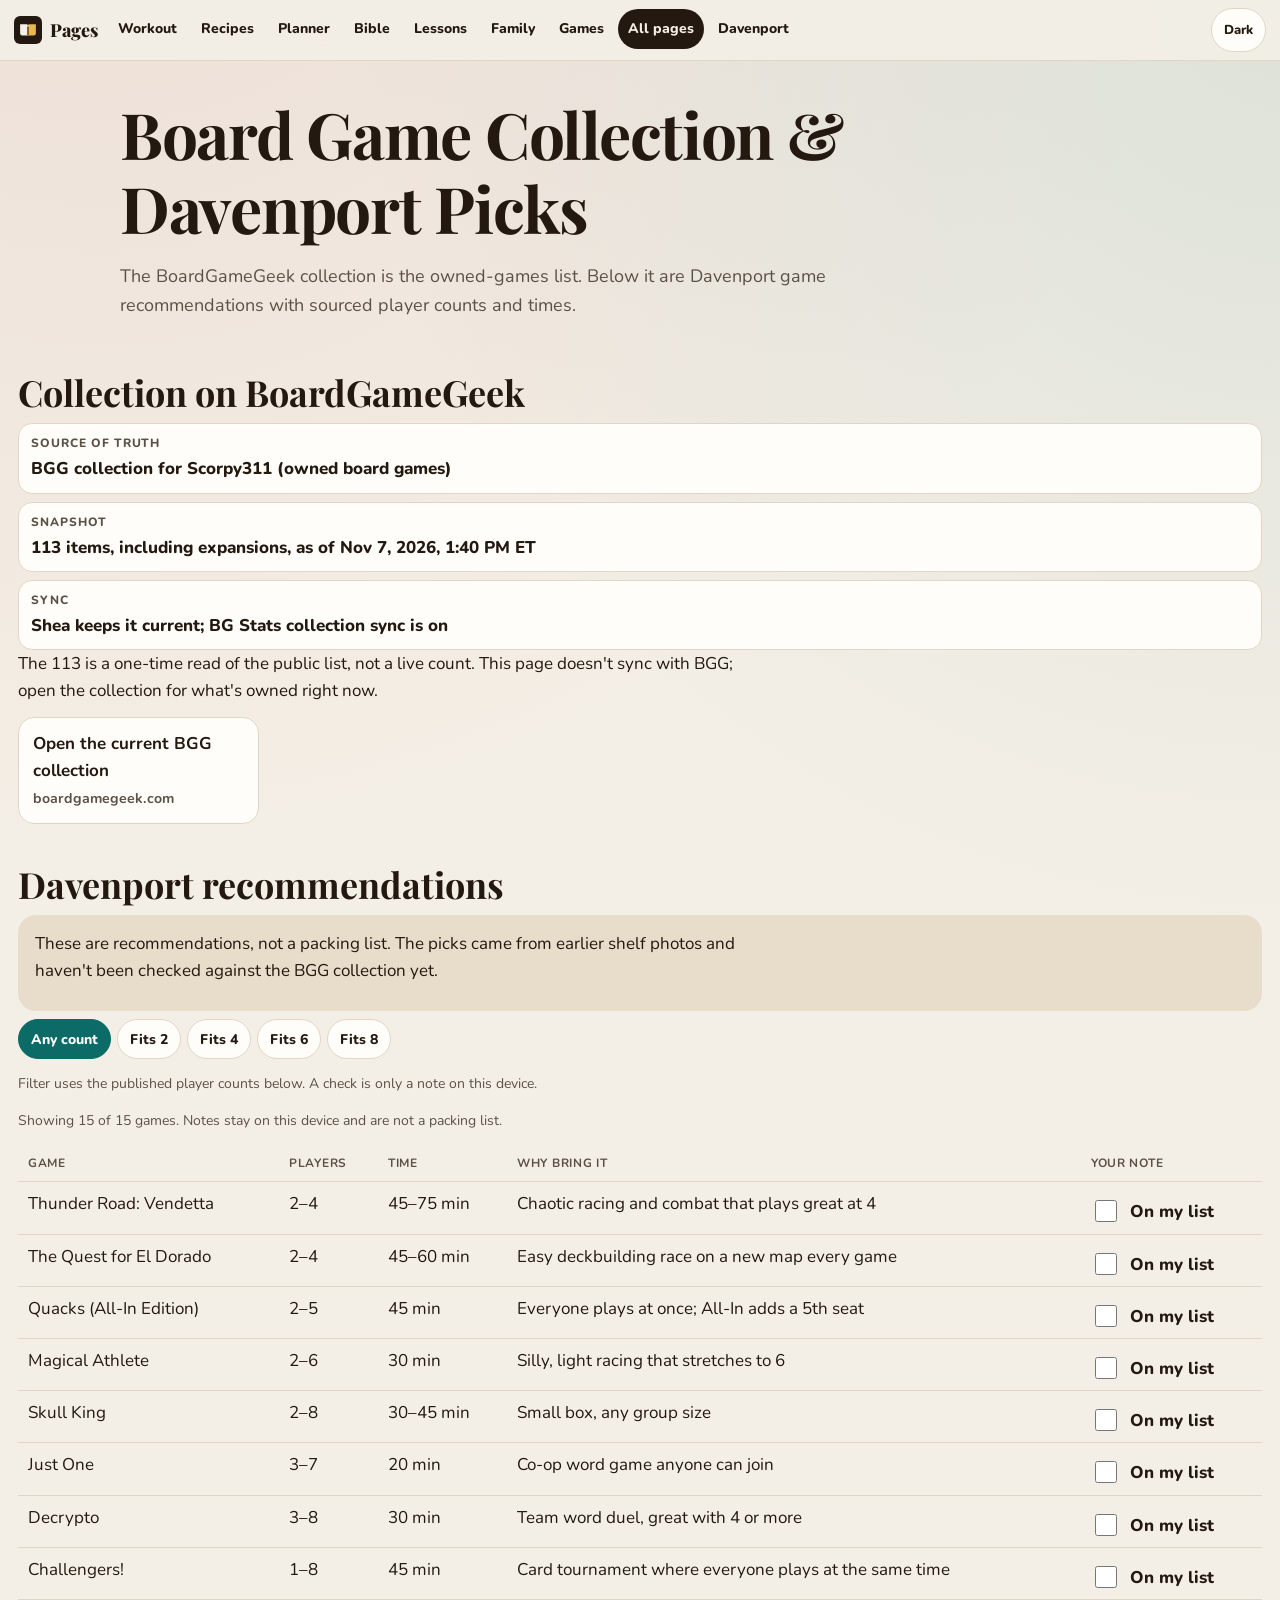
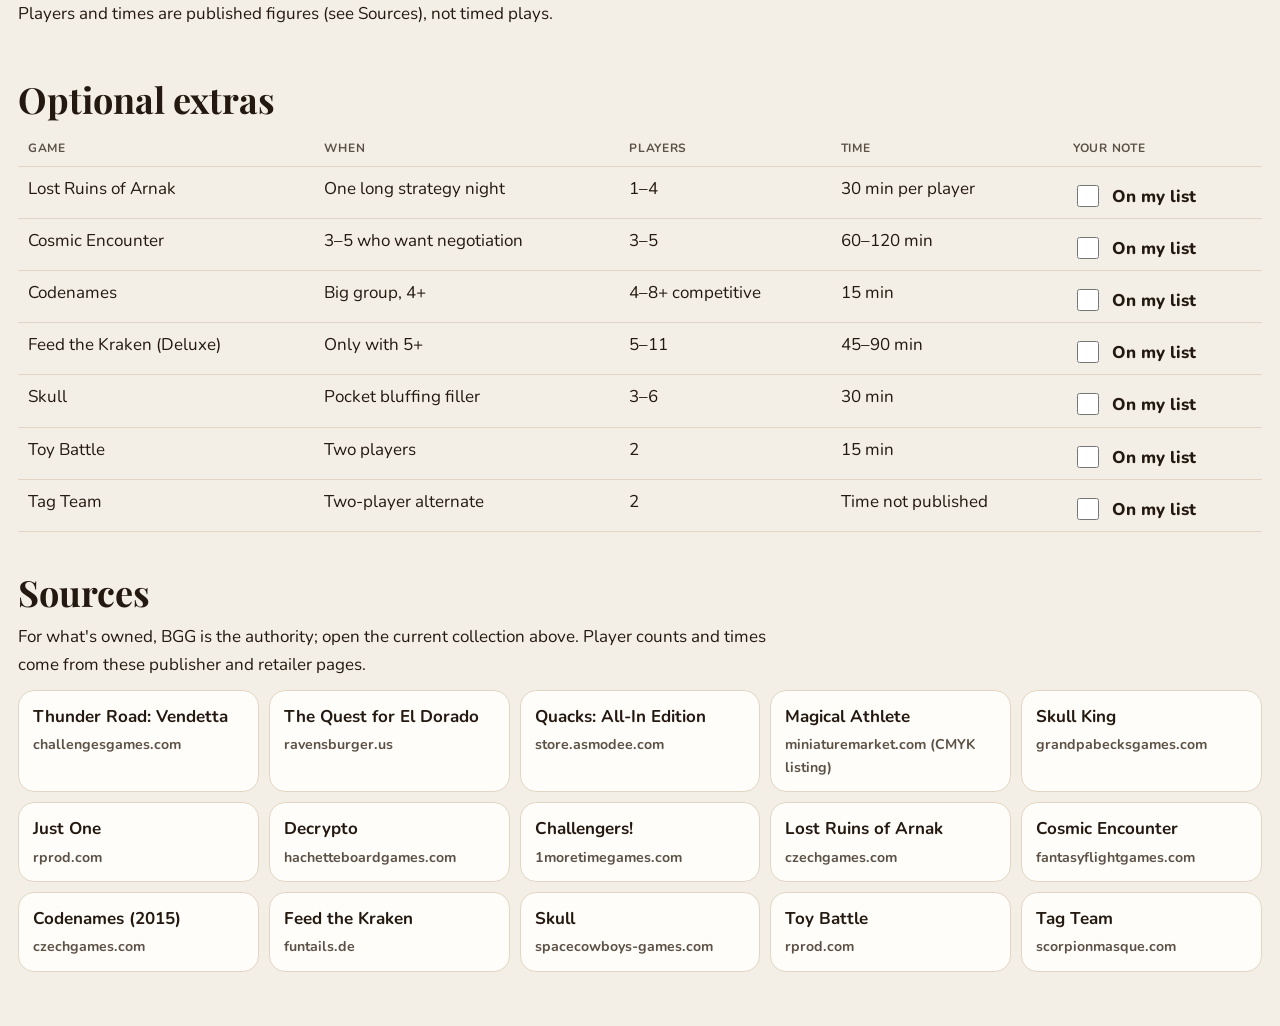
==== davenport/index.html @ bf0695de "Publish Shea's Game Shelf and keep Davenport picks at /davenport/ Move the existing Board Game Colle" ====
<!doctype html>
<html lang="en">
<head>
<meta charset="utf-8">
<meta name="viewport" content="width=device-width, initial-scale=1">
<meta name="theme-color" content="#f4efe6">
<meta name="color-scheme" content="light dark">
<meta name="description" content="BoardGameGeek collection for Scorpy311 and sourced Davenport game recommendations. Not a packing list.">
<title>Board Game Collection &amp; Davenport Picks</title>
<link rel="icon" href="shelf/favicon.svg" type="image/svg+xml">
<link rel="preconnect" href="https://fonts.googleapis.com">
<link rel="preconnect" href="https://fonts.gstatic.com" crossorigin>
<link href="https://fonts.googleapis.com/css2?family=Caveat:wght@600;700&family=Cinzel:wght@600;700&family=Nunito:wght@400;600;700;800&family=Playfair+Display:ital,wght@0,700;0,900;1,700&display=swap" rel="stylesheet">
<link rel="stylesheet" href="shelf/base.css">
<link rel="stylesheet" href="shelf/doc.css">
<script src="shelf/theme-init.js"></script>
</head>
<body data-root="./">
<a class="skip" href="#app">Skip to games</a>
<main id="app"><p class="loading">Loading the collection…</p></main>
<noscript><p class="noscript">This page needs JavaScript to show the collection.</p></noscript>
<script type="module" src="shelf/nav.js"></script>
<script type="module" src="games.js"></script>
</body>
</html>
---- davenport/shelf/base.css ----
:root {
  --paper: #f4efe6;
  --paper-2: #fffaf3;
  --ink: #241910;
  --soft: #5c5146;
  --line: #e3d5c4;
  --card: #fffdf9;
  --coral: #a33b3a;
  --teal: #0c6b66;
  --gold: #8a5a00;
  --gold-fill: #e7b84a;
  --violet: #5a449f;
  --sky: #1a56b0;
  --sea: #c9e7ef;
  --land: #f3e5c4;
  --land-edge: #d9c79c;
  --tint-c: rgba(163, 59, 58, .1);
  --tint-t: rgba(12, 107, 102, .1);
  --tint-g: rgba(138, 90, 0, .12);
  --tint-v: rgba(90, 68, 159, .1);
  --shadow: 0 12px 32px rgba(48, 28, 12, .08);
  --on-coral: #fff;
  --on-teal: #fff;
  --on-violet: #fff;
  --display: "Playfair Display", Georgia, "Times New Roman", serif;
  --sans: "Nunito", "Segoe UI", sans-serif;
  --hand: "Caveat", "Segoe Script", cursive;
  --kicker: "Cinzel", Georgia, serif;
  --serif: "Noto Serif", Georgia, serif;
  --hebrew: "Noto Serif Hebrew", "Times New Roman", serif;
  --radius: 18px;
  --header: 64px;
  color-scheme: light;
}
@media (prefers-color-scheme: dark) {
  :root {
    --paper: #161310;
    --paper-2: #221c17;
    --ink: #f6efe6;
    --soft: #d0c1b0;
    --line: #3c332b;
    --card: #2a241e;
    --coral: #ff9b93;
    --teal: #5ee0d6;
    --gold: #ffcc70;
    --gold-fill: #e7b84a;
    --violet: #d2c4ff;
    --sky: #9ecbff;
    --sea: #16384a;
    --land: #3a3426;
    --land-edge: #5b5240;
    --tint-c: rgba(255, 155, 147, .16);
    --tint-t: rgba(94, 224, 214, .14);
    --tint-g: rgba(255, 204, 112, .16);
    --tint-v: rgba(210, 196, 255, .16);
    --shadow: 0 12px 32px rgba(0, 0, 0, .35);
    --on-coral: #2a0d0c;
    --on-teal: #062221;
    --on-violet: #1a1233;
    color-scheme: dark;
  }
}
:root[data-theme="light"] {
  --paper: #f4efe6; --paper-2: #fffaf3; --ink: #241910; --soft: #5c5146; --line: #e3d5c4; --card: #fffdf9;
  --coral: #a33b3a; --teal: #0c6b66; --gold: #8a5a00; --gold-fill: #e7b84a; --violet: #5a449f; --sky: #1a56b0;
  --sea: #c9e7ef; --land: #f3e5c4; --land-edge: #d9c79c;
  --tint-c: rgba(163, 59, 58, .1); --tint-t: rgba(12, 107, 102, .1); --tint-g: rgba(138, 90, 0, .12); --tint-v: rgba(90, 68, 159, .1);
  --shadow: 0 12px 32px rgba(48, 28, 12, .08);
  --on-coral: #fff; --on-teal: #fff; --on-violet: #fff;
  color-scheme: light;
}
:root[data-theme="dark"] {
  --paper: #161310; --paper-2: #221c17; --ink: #f6efe6; --soft: #d0c1b0; --line: #3c332b; --card: #2a241e;
  --coral: #ff9b93; --teal: #5ee0d6; --gold: #ffcc70; --gold-fill: #e7b84a; --violet: #d2c4ff; --sky: #9ecbff;
  --sea: #16384a; --land: #3a3426; --land-edge: #5b5240;
  --tint-c: rgba(255, 155, 147, .16); --tint-t: rgba(94, 224, 214, .14); --tint-g: rgba(255, 204, 112, .16); --tint-v: rgba(210, 196, 255, .16);
  --shadow: 0 12px 32px rgba(0, 0, 0, .35);
  --on-coral: #2a0d0c; --on-teal: #062221; --on-violet: #1a1233;
  color-scheme: dark;
}
* { box-sizing: border-box; }
html { scroll-behavior: smooth; }
body {
  margin: 0;
  background:
    radial-gradient(circle at 8% -10%, var(--tint-c), transparent 36%),
    radial-gradient(circle at 100% 0%, var(--tint-t), transparent 32%),
    var(--paper);
  color: var(--ink);
  font: 17px/1.6 var(--sans);
  min-height: 100vh;
  text-size-adjust: 100%;
}
img { max-width: 100%; height: auto; }
a { color: var(--sky); text-underline-offset: 3px; text-decoration-thickness: 1.5px; }
a:hover { text-decoration-thickness: 2px; }
:focus-visible { outline: 3px solid var(--sky); outline-offset: 3px; }
.skip {
  position: absolute; left: 12px; top: 8px; z-index: 100;
  transform: translateY(-140%);
  background: var(--ink); color: var(--paper); padding: 10px 14px; border-radius: 10px; font-weight: 800;
}
.skip:focus { transform: none; }
.sr {
  position: absolute; width: 1px; height: 1px; padding: 0; margin: -1px; overflow: hidden;
  clip: rect(0, 0, 0, 0); clip-path: inset(50%); white-space: nowrap; border: 0;
}
header.site {
  position: sticky; top: 0; z-index: 40;
  display: flex; align-items: center; gap: 10px;
  max-width: 100%;
  padding: calc(8px + env(safe-area-inset-top)) 14px 8px;
  background: color-mix(in srgb, var(--paper) 88%, transparent);
  backdrop-filter: blur(14px);
  border-bottom: 1px solid var(--line);
  overflow-x: clip;
}
.brand {
  display: flex; align-items: center; gap: 8px; text-decoration: none; color: var(--ink); font-weight: 800;
  min-height: 44px; flex: 0 0 auto;
}
.brand img { width: 28px; height: 28px; }
.brand span { font-family: var(--display); font-size: 18px; }
header.site nav {
  display: flex; gap: 4px; overflow-x: auto; flex: 1; min-width: 0;
  scrollbar-width: thin; padding-bottom: 2px;
}
header.site nav a {
  flex: 0 0 auto; color: var(--ink); text-decoration: none; font-weight: 800; font-size: 14px;
  min-height: 40px; display: inline-flex; align-items: center; padding: 0 10px; border-radius: 999px;
}
header.site nav a[aria-current="page"] { background: var(--ink); color: var(--paper); }
header.site nav a:hover { background: var(--tint-g); }
header.site nav a[aria-current="page"]:hover { background: var(--ink); }
.theme-btn {
  flex: 0 0 auto; min-height: 44px; min-width: 44px; border-radius: 999px;
  border: 1.5px solid var(--line); background: var(--card); color: var(--ink);
  font: 800 13px var(--sans); cursor: pointer; padding: 0 12px;
}
main { max-width: 100%; padding-bottom: calc(48px + env(safe-area-inset-bottom)); overflow-x: clip; }
.wrap { max-width: 1040px; margin: 0 auto; padding: 0 18px; }
.kicker {
  font-family: var(--kicker); letter-spacing: .14em; text-transform: uppercase;
  font-size: 12px; font-weight: 700; color: var(--soft); margin: 0;
}
.hand { font-family: var(--hand); font-size: 26px; line-height: 1.2; margin: 0; }
h1, h2, h3 { font-family: var(--display); line-height: 1.15; font-weight: 700; }
h1 { font-size: clamp(34px, 8vw, 64px); margin: 8px 0; letter-spacing: -.02em; }
h1 em, .shine {
  font-style: italic;
  background: linear-gradient(90deg, var(--coral), var(--gold), var(--teal), var(--violet));
  background-size: 200% 100%;
  -webkit-background-clip: text; background-clip: text; color: transparent;
  animation: shine 8s ease-in-out infinite alternate;
}
@keyframes shine { to { background-position: 100% 0; } }
.lede { font-size: 18px; color: var(--soft); max-width: 68ch; }
.btn, button.btn {
  appearance: none; border: 0; cursor: pointer; font: 800 15px var(--sans);
  min-height: 44px; padding: 10px 16px; border-radius: 14px; color: var(--on-coral);
  background: var(--coral); box-shadow: 0 3px 0 rgba(0, 0, 0, .18);
  touch-action: manipulation;
}
.btn.teal { background: var(--teal); color: var(--on-teal); }
.btn.violet { background: var(--violet); color: var(--on-violet); }
.btn.gold { background: var(--gold-fill); color: #2a2000; }
.btn.ghost { background: transparent; color: var(--ink); border: 2px solid var(--line); box-shadow: none; }
.btn-row { display: flex; flex-wrap: wrap; gap: 10px; }
.chip, .pill {
  display: inline-flex; align-items: center; gap: 6px; min-height: 40px;
  border-radius: 999px; padding: 6px 12px; border: 1.5px solid var(--line);
  background: var(--card); color: var(--ink); font-weight: 800; font-size: 14px; text-decoration: none;
}
button.chip { font: 800 14px var(--sans); cursor: pointer; touch-action: manipulation; }
button.chip[aria-pressed="true"] { background: var(--teal); border-color: var(--teal); color: var(--on-teal); }
.tag {
  display: inline-flex; align-items: center; gap: 6px; border-radius: 999px; padding: 2px 10px;
  font-size: 11px; font-weight: 800; letter-spacing: .06em; text-transform: uppercase;
}
.tag.v { background: var(--tint-t); color: var(--teal); }
.tag.b { background: var(--tint-g); color: var(--gold); }
.tag.d { background: var(--tint-v); color: var(--violet); }
.tag.l { background: var(--tint-c); color: var(--coral); }
.card {
  background: var(--card); border: 1.5px solid var(--line); border-radius: var(--radius); padding: 16px 18px;
}
.note { color: var(--soft); font-size: 14px; }
.ok { color: var(--teal); font-weight: 800; }
.loading { color: var(--soft); padding: 28px 18px; }
.noscript {
  margin: 18px; padding: 14px 16px; border-radius: 14px; background: var(--tint-g);
}
@media (prefers-reduced-motion: reduce) {
  html { scroll-behavior: auto; }
  *, *::before, *::after {
    animation: none !important; transition: none !important;
  }
  h1 em, .shine { animation: none; }
  .reveal { opacity: 1 !important; transform: none !important; }
}
@media print {
  header.site, .noprint, .skip, .theme-btn { display: none !important; }
  body { background: #fff !important; color: #111 !important; }
  a, h1 em, .shine { color: #111 !important; -webkit-text-fill-color: #111 !important; background: none !important; }
  .card, .reveal { break-inside: avoid; box-shadow: none !important; }
  .reveal { opacity: 1 !important; transform: none !important; }
}
---- davenport/shelf/doc.css ----
.hero-block { padding: 28px 0 8px; }
.hero-block h1 { max-width: 18ch; }
.doc { display: grid; gap: 8px; min-width: 0; max-width: 100%; }
.doc > * { min-width: 0; max-width: 100%; }
.prose, .doc a, td, .link-card { overflow-wrap: anywhere; }
.doc section.block { padding: 22px 0 6px; scroll-margin-top: 84px; }
.doc h2 { font-size: clamp(26px, 5vw, 36px); margin: 4px 0 10px; }
.doc h3 { font-size: 22px; margin: 18px 0 8px; }
.doc .prose { margin: 0 0 12px; max-width: 75ch; }
.toc { display: flex; flex-wrap: wrap; gap: 6px; margin: 8px 0 4px; }
.stack { display: grid; gap: 12px; }
.rowcard {
  display: grid; gap: 4px; padding: 14px 16px; border-radius: var(--radius);
  background: var(--card); border: 1.5px solid var(--line);
}
.rowcard .lead { font-family: var(--hand); font-size: 22px; color: var(--coral); }
.rowcard strong { font-family: var(--display); font-size: 20px; }
.callout {
  border-radius: var(--radius); padding: 14px 16px; background: var(--tint-t); border: 1.5px solid transparent;
}
.callout.warning { background: var(--tint-g); }
.callout .leadline { font-weight: 800; display: block; margin-bottom: 4px; }
.quote {
  margin: 0; padding: 8px 8px 8px 18px; border-left: 4px solid var(--gold-fill);
  font-family: var(--display); font-style: italic; font-size: 22px;
}
.quote cite { display: block; margin-top: 6px; font: 700 13px var(--sans); font-style: normal; color: var(--soft); }
.steps { list-style: none; margin: 0; padding: 0; display: grid; gap: 10px; counter-reset: step; }
.steps li {
  display: grid; grid-template-columns: auto 1fr; gap: 10px; align-items: start;
  background: var(--card); border: 1.5px solid var(--line); border-radius: 16px; padding: 12px;
}
.steps li::before {
  counter-increment: step; content: counter(step);
  width: 36px; height: 36px; border-radius: 10px; display: grid; place-items: center;
  background: var(--gold-fill); color: #2a2000; font-family: var(--display); font-weight: 900;
}
.check { display: flex; gap: 10px; align-items: flex-start; margin-top: 8px; font-weight: 800; }
.check input, .steps input { width: 22px; height: 22px; margin-top: 2px; accent-color: var(--teal); }
.bullets { margin: 0; padding-left: 1.2em; }
.bullets li { margin: 0 0 6px; }
.props { display: grid; gap: 8px; margin: 0; }
.props div { display: grid; gap: 2px; background: var(--card); border: 1.5px solid var(--line); border-radius: 14px; padding: 10px 12px; }
.props dt { font-size: 12px; font-weight: 800; letter-spacing: .08em; text-transform: uppercase; color: var(--soft); }
.props dd { margin: 0; font-weight: 800; }
.table-wrap { overflow-x: auto; -webkit-overflow-scrolling: touch; }
table.data { width: 100%; border-collapse: collapse; }
table.data th, table.data td { text-align: left; vertical-align: top; padding: 8px 10px; border-bottom: 1px solid var(--line); }
table.data th { font-size: 12px; letter-spacing: .06em; text-transform: uppercase; color: var(--soft); }
.tone { font-weight: 800; border-radius: 999px; padding: 2px 8px; }
.tone-success { background: var(--tint-t); color: var(--teal); }
.tone-warning { background: var(--tint-g); color: var(--gold); }
.link-grid { display: grid; grid-template-columns: repeat(auto-fill, minmax(220px, 1fr)); gap: 10px; }
.link-card {
  display: flex; flex-direction: column; gap: 4px; text-decoration: none; color: var(--ink);
  background: var(--card); border: 1.5px solid var(--line); border-radius: 16px; padding: 12px 14px; min-height: 44px;
}
.link-card:hover { border-color: var(--sky); }
.link-card small { color: var(--soft); font-weight: 700; }
.grid-block { display: grid; gap: 14px; }
.seg { display: flex; flex-wrap: wrap; gap: 6px; margin: 8px 0; }
.month {
  background: var(--card); border: 1.5px solid var(--line); border-radius: var(--radius); padding: 12px;
}
.month h3 { margin: 0 0 8px; font-size: 22px; }
.cal { display: grid; grid-template-columns: repeat(7, 1fr); gap: 4px; }
.cal span, .cal .day {
  min-height: 52px; border-radius: 8px; padding: 4px; font-size: 12px; background: var(--paper);
}
.cal .dow { min-height: 0; text-align: center; font-weight: 800; color: var(--soft); background: transparent; font-size: 11px; }
.cal .day strong { display: block; font-size: 13px; }
.cal .day.has { background: var(--tint-t); }
.cal .day em { font-style: normal; display: block; font-weight: 700; line-height: 1.25; }
.sources { margin-top: 28px; font-size: 14px; color: var(--soft); }
.sources a { word-break: break-all; }
@media (max-width: 720px) {
  table.data thead { position: absolute; width: 1px; height: 1px; overflow: hidden; clip: rect(0,0,0,0); }
  table.data, table.data tbody, table.data tr, table.data td { display: block; width: 100%; }
  table.data tr {
    margin: 0 0 12px; border: 1.5px solid var(--line); border-radius: 16px; padding: 8px 10px; background: var(--card);
  }
  table.data tr[hidden] { display: none; }
  table.data td { border: 0; display: grid; grid-template-columns: minmax(92px, 38%) 1fr; gap: 6px; padding: 6px 4px; }
  table.data td::before { content: attr(data-label); font-weight: 800; color: var(--soft); font-size: 12px; }
}
@media (min-width: 800px) {
  .grid-block[data-cols="2"] { grid-template-columns: 1fr 1fr; }
  .grid-block[data-cols="3"] { grid-template-columns: 1fr 1fr 1fr; }
}
@media print {
  .seg, .check { display: none !important; }
  table.data tr { display: table-row !important; }
  table.data tr[hidden] { display: none !important; }
  table.data td { display: table-cell !important; }
  table.data thead { position: static; width: auto; height: auto; clip: auto; }
  .table-wrap { overflow: visible; }
}
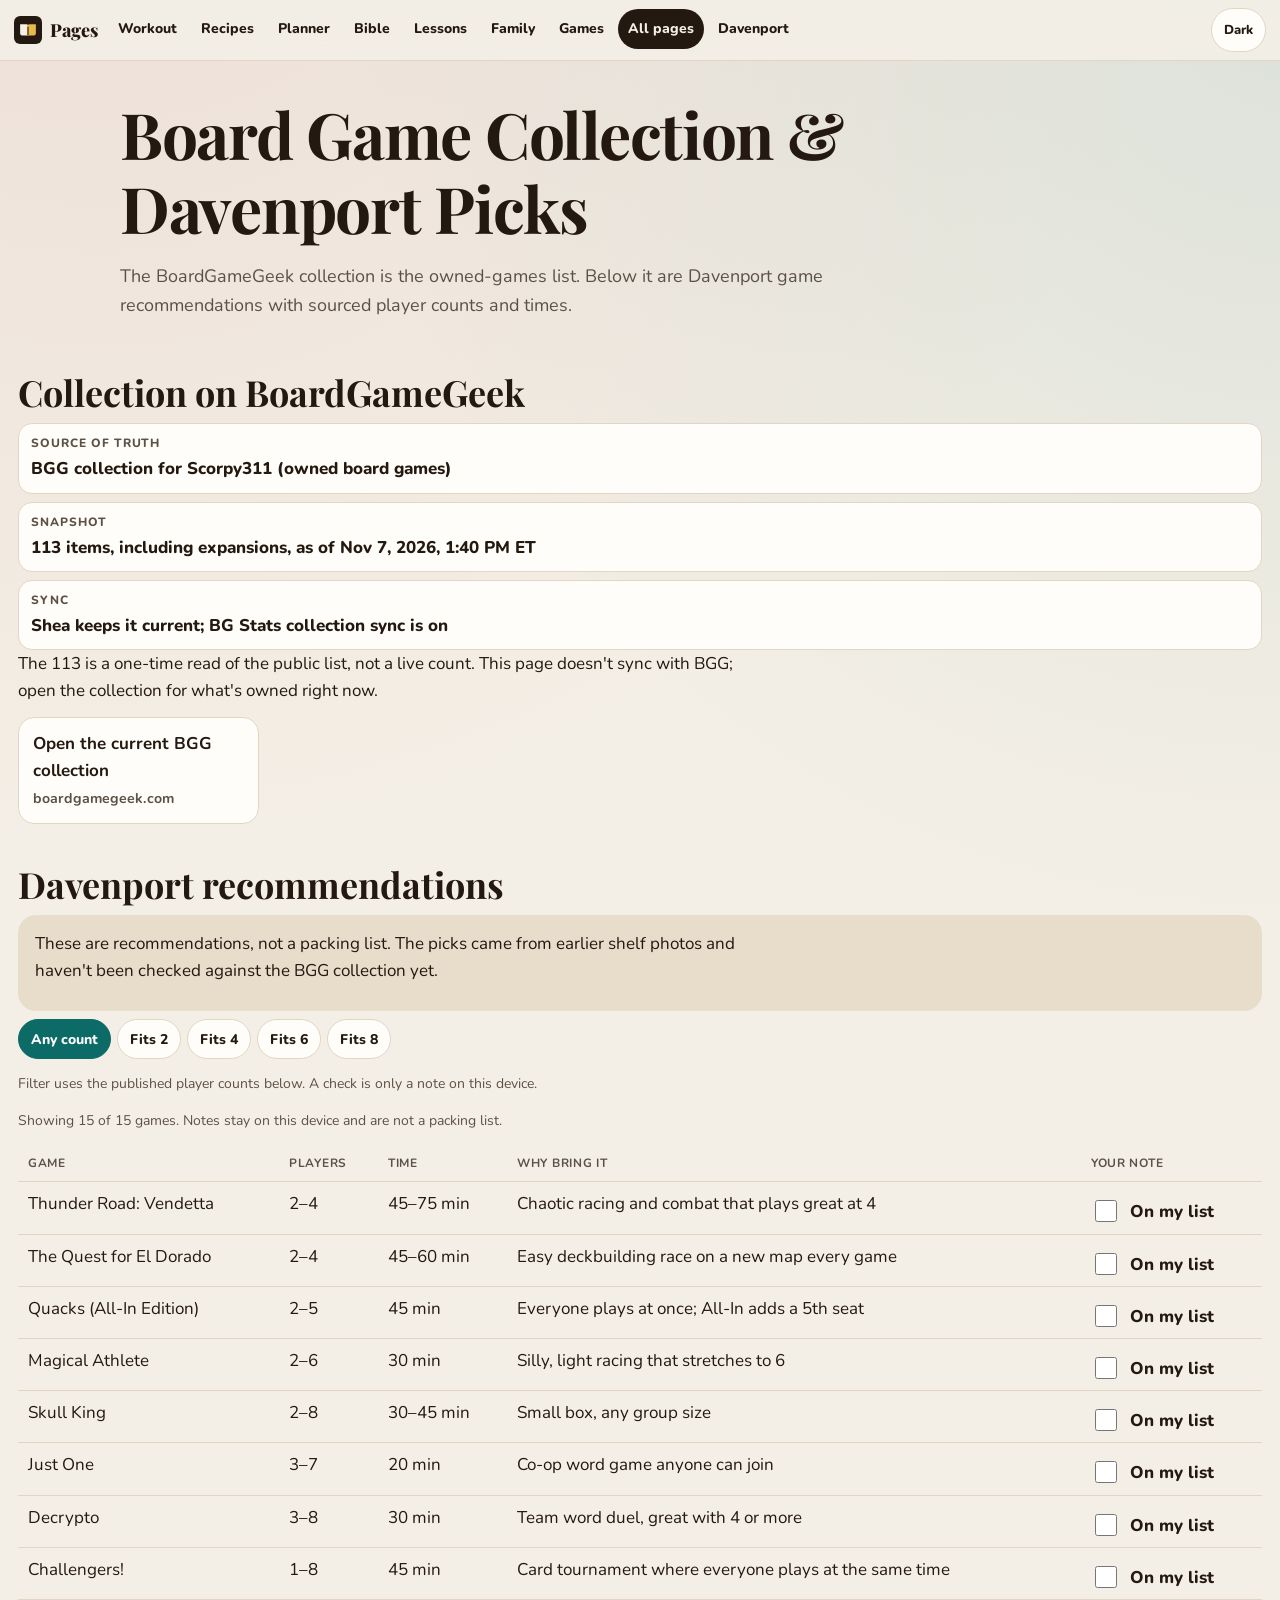
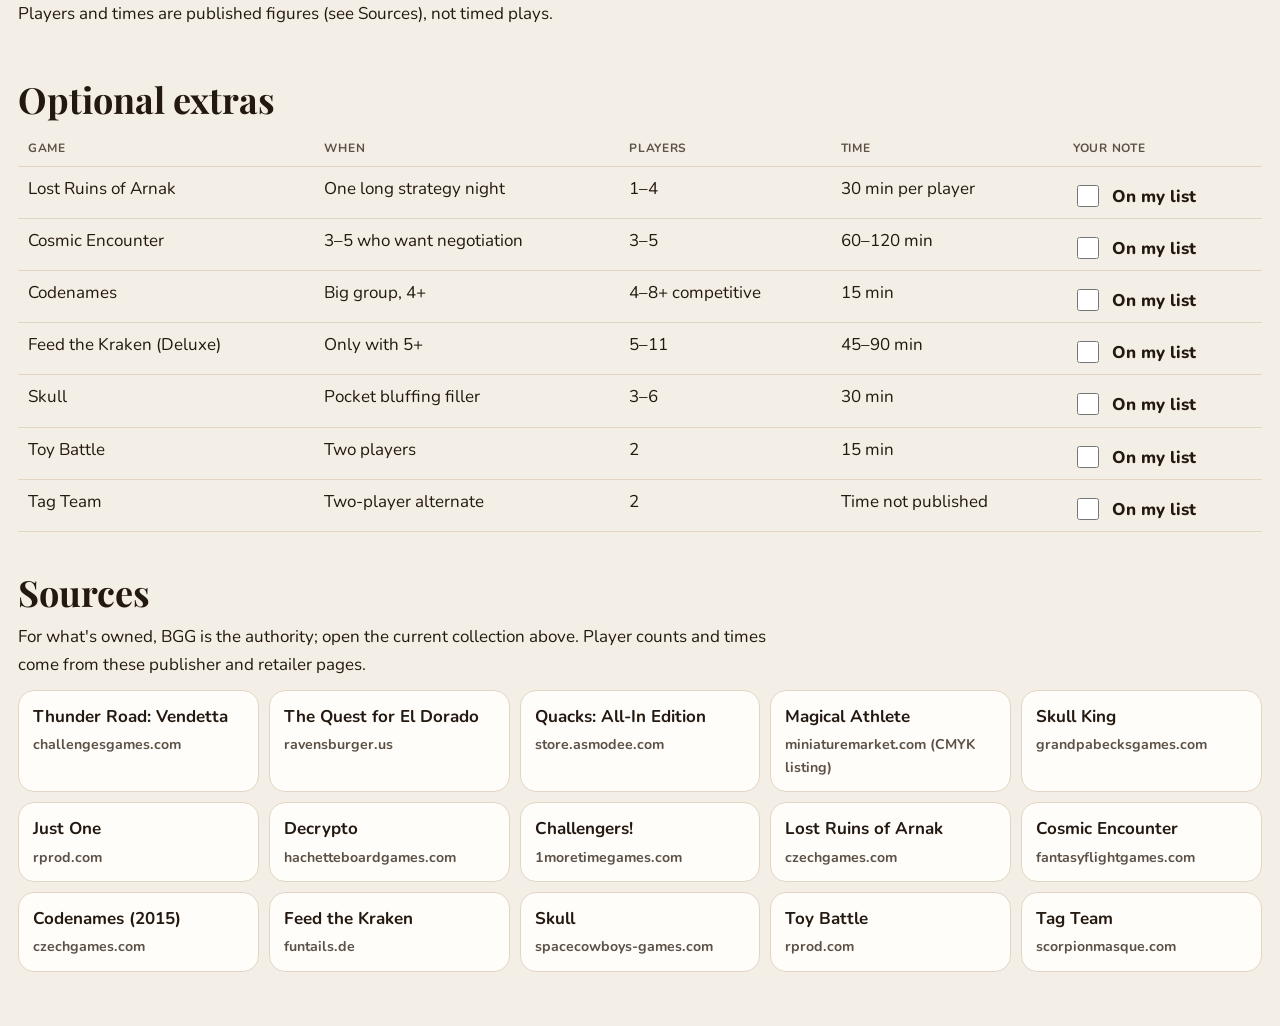
==== commit d2428e03: "Add home-screen icon and web app manifest Adds a full-bleed app icon (SVG master, 180px apple-touch-" ====
--- a/davenport/index.html
+++ b/davenport/index.html
@@ -14,6 +14,11 @@
 <link rel="stylesheet" href="shelf/base.css">
 <link rel="stylesheet" href="shelf/doc.css">
 <script src="shelf/theme-init.js"></script>
+<link rel="apple-touch-icon" sizes="180x180" href="/game-library/icons/apple-touch-icon.png">
+<link rel="manifest" href="/game-library/manifest.webmanifest">
+<meta name="apple-mobile-web-app-title" content="Game Shelf">
+<meta name="apple-mobile-web-app-capable" content="yes">
+<meta name="mobile-web-app-capable" content="yes">
 </head>
 <body data-root="./">
 <a class="skip" href="#app">Skip to games</a>
--- a/davenport/shelf/base.css
+++ b/davenport/shelf/base.css
@@ -90,7 +90,11 @@
   font: 17px/1.6 var(--sans);
   min-height: 100vh;
   text-size-adjust: 100%;
-}
+  font-size-adjust: from-font;
+}
+h1, h2, h3, .quote, .brand span, .rowcard strong, .steps li::before { font-size-adjust: from-font; }
+.hand, .rowcard .lead { font-size-adjust: from-font; }
+.kicker { font-size-adjust: cap-height from-font; }
 img { max-width: 100%; height: auto; }
 a { color: var(--sky); text-underline-offset: 3px; text-decoration-thickness: 1.5px; }
 a:hover { text-decoration-thickness: 2px; }
--- a/davenport/shelf/doc.css
+++ b/davenport/shelf/doc.css
@@ -43,7 +43,7 @@
 .props div { display: grid; gap: 2px; background: var(--card); border: 1.5px solid var(--line); border-radius: 14px; padding: 10px 12px; }
 .props dt { font-size: 12px; font-weight: 800; letter-spacing: .08em; text-transform: uppercase; color: var(--soft); }
 .props dd { margin: 0; font-weight: 800; }
-.table-wrap { overflow-x: auto; -webkit-overflow-scrolling: touch; }
+.table-wrap { overflow-x: auto; }
 table.data { width: 100%; border-collapse: collapse; }
 table.data th, table.data td { text-align: left; vertical-align: top; padding: 8px 10px; border-bottom: 1px solid var(--line); }
 table.data th { font-size: 12px; letter-spacing: .06em; text-transform: uppercase; color: var(--soft); }
@@ -74,7 +74,7 @@
 .sources { margin-top: 28px; font-size: 14px; color: var(--soft); }
 .sources a { word-break: break-all; }
 @media (max-width: 720px) {
-  table.data thead { position: absolute; width: 1px; height: 1px; overflow: hidden; clip: rect(0,0,0,0); }
+  table.data thead { position: absolute; width: 1px; height: 1px; overflow: hidden; clip: rect(0,0,0,0); clip-path: inset(50%); white-space: nowrap; }
   table.data, table.data tbody, table.data tr, table.data td { display: block; width: 100%; }
   table.data tr {
     margin: 0 0 12px; border: 1.5px solid var(--line); border-radius: 16px; padding: 8px 10px; background: var(--card);
